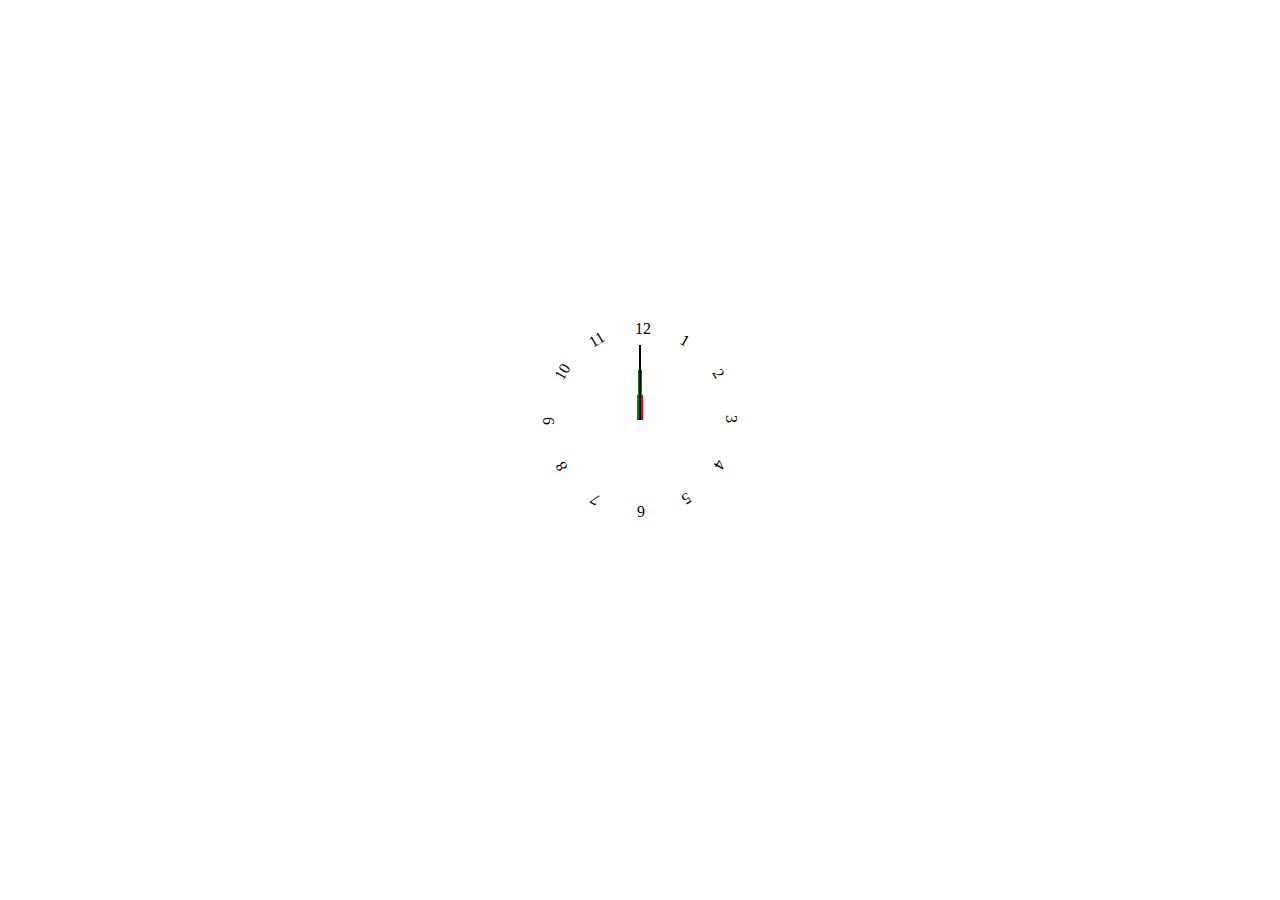
==== clock/index.html @ 5db873f2 "created clock" ====
<html>

    <head>
        <title>Clock</title>
        <link href="css/style.css" rel="stylesheet">
    </head>
    <body>
        <div class="clock">
            <div class="value">12</div>
            <div class="value value1">1</div>
            <div class="value value2">2</div>
            <div class="value value3">3</div>
            <div class="value value4">4</div>
            <div class="value value5">5</div>
            <div class="value value6">6</div>
            <div class="value value7">7</div>
            <div class="value value8">8</div>
            <div class="value value9">9</div>
            <div class="value value10">10</div>
            <div class="value value11">11</div>
            <div class="hour"></div>
            <div class="minute"></div>
            <div class="second"></div>
        </div>
    </body>
</html>
---- clock/css/style.css ----
.clock {
    width: 200px;
    height: 200px;
    border-radius: 100%;
    position: absolute;
    left: 50%;
    top: 50%;
    transform: translate(-50%, -65%);
}

.hour {
    background: red;
    width: 6px;
    height: 25px;
    position: absolute;
    tranform:translateX(100%);
    top: 75px;
    left: 97px;
    -webkit-transform: rotateZ(0deg);
    -moz-transform: rotateZ(0deg);
    -ms-transform: rotateZ(0deg);
    -o-transform: rotateZ(0deg);
    transform: rotateZ(0deg);

    transform-origin: 50% 100%;
}

.minute {
    background: green;
    width: 4px;
    height: 50px;
    position: absolute;
    top: 50px;
    left: 98px;
    -webkit-transform: rotateZ(0deg);
    -moz-transform: rotateZ(0deg);
    -ms-transform: rotateZ(0deg);
    -o-transform: rotateZ(0deg);
    transform: rotateZ(0deg);

    transform-origin: 50% 100%;
}

.second {
    background: black;
    width: 2px;
    height: 75px;
    position: absolute;
    top: 25px;
    left: 99px;
    -webkit-transform: rotateZ(0deg);
    -moz-transform: rotateZ(0deg);
    -ms-transform: rotateZ(0deg);
    -o-transform: rotateZ(0deg);
    transform: rotateZ(0deg);

    transform-origin: 50% 100%;
}

.value {
    width:10px;
    position: absolute;
    height: 100px;
    left:95px;
}

.value1 {
    transform: rotateZ(30deg);
    transform-origin: 50% 100%;
}

.value2 {
    transform: rotateZ(60deg);
    transform-origin: 50% 100%;
}

.value3 {
    transform: rotateZ(90deg);
    transform-origin: 50% 100%;
}

.value4 {
    transform: rotateZ(120deg);
    transform-origin: 50% 100%;
}

.value5 {
    transform: rotateZ(150deg);
    transform-origin: 50% 100%;
}

.value6 {
    transform: rotateZ(180deg);
    transform-origin: 50% 100%;
}

.value7 {
    transform: rotateZ(210deg);
    transform-origin: 50% 100%;
}

.value8 {
    transform: rotateZ(240deg);
    transform-origin: 50% 100%;
}

.value9 {
    transform: rotateZ(270deg);
    transform-origin: 50% 100%;
}

.value10 {
    transform: rotateZ(300deg);
    transform-origin: 50% 100%;
}

.value11 {
    transform: rotateZ(330deg);
    transform-origin: 50% 100%;
}

/* animations */
.minute {
    animation: rotateHand 3600s linear infinite;
}

.second {
    animation: rotateHand 60s linear infinite;
}

.hour {
    -webkit-animation: rotateHand 216000s linear infinite;
    -o-animation: rotateHand 216000s linear infinite;
    animation: rotateHand 216000s linear infinite;
}

/* Keyframes */
@keyframes rotateHand {
    0% {
        transform: rotateZ(0deg);
    }
    50% {
        transform: rotateZ(180deg);
    }
    100% {
        transform: rotateZ(360deg);
    }
}
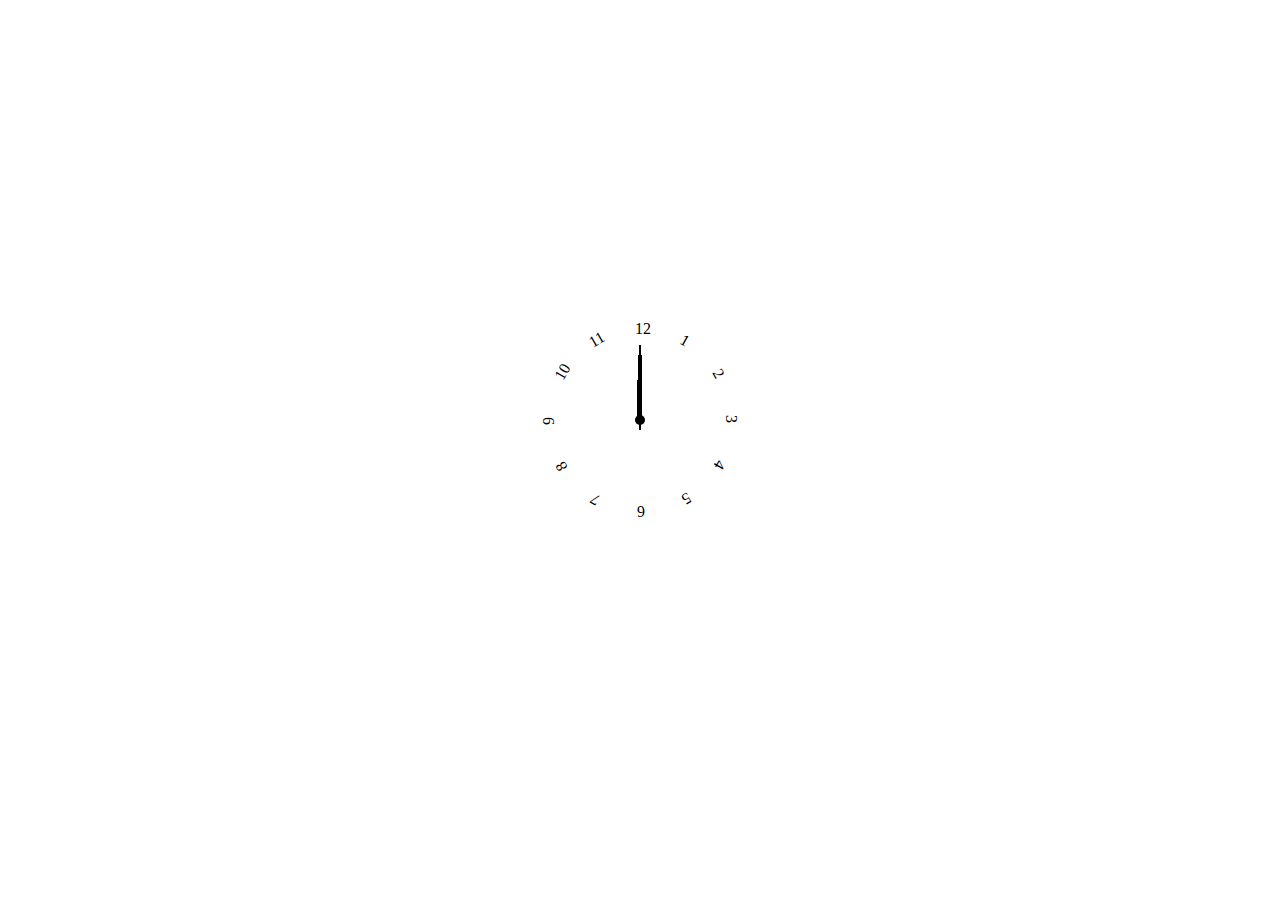
==== commit 414ea087: "circle loader" ====
--- a/clock/index.html
+++ b/clock/index.html
@@ -1,26 +1,29 @@
 <html>
 
-    <head>
-        <title>Clock</title>
-        <link href="css/style.css" rel="stylesheet">
-    </head>
-    <body>
-        <div class="clock">
-            <div class="value">12</div>
-            <div class="value value1">1</div>
-            <div class="value value2">2</div>
-            <div class="value value3">3</div>
-            <div class="value value4">4</div>
-            <div class="value value5">5</div>
-            <div class="value value6">6</div>
-            <div class="value value7">7</div>
-            <div class="value value8">8</div>
-            <div class="value value9">9</div>
-            <div class="value value10">10</div>
-            <div class="value value11">11</div>
-            <div class="hour"></div>
-            <div class="minute"></div>
-            <div class="second"></div>
-        </div>
-    </body>
+<head>
+    <title>Clock</title>
+    <link href="css/style.css" rel="stylesheet">
+</head>
+<body>
+<div class="clock">
+    <div class="valueContainer">
+        <div class="value">12</div>
+        <div class="value value1">1</div>
+        <div class="value value2">2</div>
+        <div class="value value3">3</div>
+        <div class="value value4">4</div>
+        <div class="value value5">5</div>
+        <div class="value value6">6</div>
+        <div class="value value7">7</div>
+        <div class="value value8">8</div>
+        <div class="value value9">9</div>
+        <div class="value value10">10</div>
+        <div class="value value11">11</div>
+    </div>
+    <div class="hour"></div>
+    <div class="minute"></div>
+    <div class="second"></div>
+    <div class="center"></div>
+</div>
+</body>
 </html>--- a/clock/css/style.css
+++ b/clock/css/style.css
@@ -1,3 +1,7 @@
+.image{
+    /*background: url(http://cssanimation.rocks/images/posts/clocks/ios_clock.svg);*/
+}
+
 .clock {
     width: 200px;
     height: 200px;
@@ -9,12 +13,12 @@
 }
 
 .hour {
-    background: red;
-    width: 6px;
-    height: 25px;
+    background: black;
+    width: 4px;
+    height: 40px;
     position: absolute;
     tranform:translateX(100%);
-    top: 75px;
+    top: 60px;
     left: 97px;
     -webkit-transform: rotateZ(0deg);
     -moz-transform: rotateZ(0deg);
@@ -26,11 +30,11 @@
 }
 
 .minute {
-    background: green;
+    background: black;
     width: 4px;
-    height: 50px;
+    height: 65px;
     position: absolute;
-    top: 50px;
+    top: 35px;
     left: 98px;
     -webkit-transform: rotateZ(0deg);
     -moz-transform: rotateZ(0deg);
@@ -44,7 +48,7 @@
 .second {
     background: black;
     width: 2px;
-    height: 75px;
+    height: 85px;
     position: absolute;
     top: 25px;
     left: 99px;
@@ -54,10 +58,11 @@
     -o-transform: rotateZ(0deg);
     transform: rotateZ(0deg);
 
-    transform-origin: 50% 100%;
+    transform-origin: 50% 88%;
 }
 
 .value {
+    transform-origin: 50% 100%;
     width:10px;
     position: absolute;
     height: 100px;
@@ -66,57 +71,56 @@
 
 .value1 {
     transform: rotateZ(30deg);
-    transform-origin: 50% 100%;
 }
 
 .value2 {
     transform: rotateZ(60deg);
-    transform-origin: 50% 100%;
 }
 
 .value3 {
     transform: rotateZ(90deg);
-    transform-origin: 50% 100%;
 }
 
 .value4 {
     transform: rotateZ(120deg);
-    transform-origin: 50% 100%;
 }
 
 .value5 {
     transform: rotateZ(150deg);
-    transform-origin: 50% 100%;
 }
 
 .value6 {
     transform: rotateZ(180deg);
-    transform-origin: 50% 100%;
 }
 
 .value7 {
     transform: rotateZ(210deg);
-    transform-origin: 50% 100%;
 }
 
 .value8 {
     transform: rotateZ(240deg);
-    transform-origin: 50% 100%;
 }
 
 .value9 {
     transform: rotateZ(270deg);
-    transform-origin: 50% 100%;
 }
 
 .value10 {
     transform: rotateZ(300deg);
-    transform-origin: 50% 100%;
 }
 
 .value11 {
     transform: rotateZ(330deg);
-    transform-origin: 50% 100%;
+}
+
+.center {
+    background: black;
+    height: 10px;
+    width: 10px;
+    border-radius: 100%;
+    position: absolute;
+    left: 95px;
+    top: 95px;
 }
 
 /* animations */
@@ -129,19 +133,13 @@
 }
 
 .hour {
-    -webkit-animation: rotateHand 216000s linear infinite;
-    -o-animation: rotateHand 216000s linear infinite;
-    animation: rotateHand 216000s linear infinite;
+    -webkit-animation: rotateHand 43200s linear infinite;
+    -o-animation: rotateHand 43200s linear infinite;
+    animation: rotateHand 43200s linear infinite;
 }
 
 /* Keyframes */
 @keyframes rotateHand {
-    0% {
-        transform: rotateZ(0deg);
-    }
-    50% {
-        transform: rotateZ(180deg);
-    }
     100% {
         transform: rotateZ(360deg);
     }
